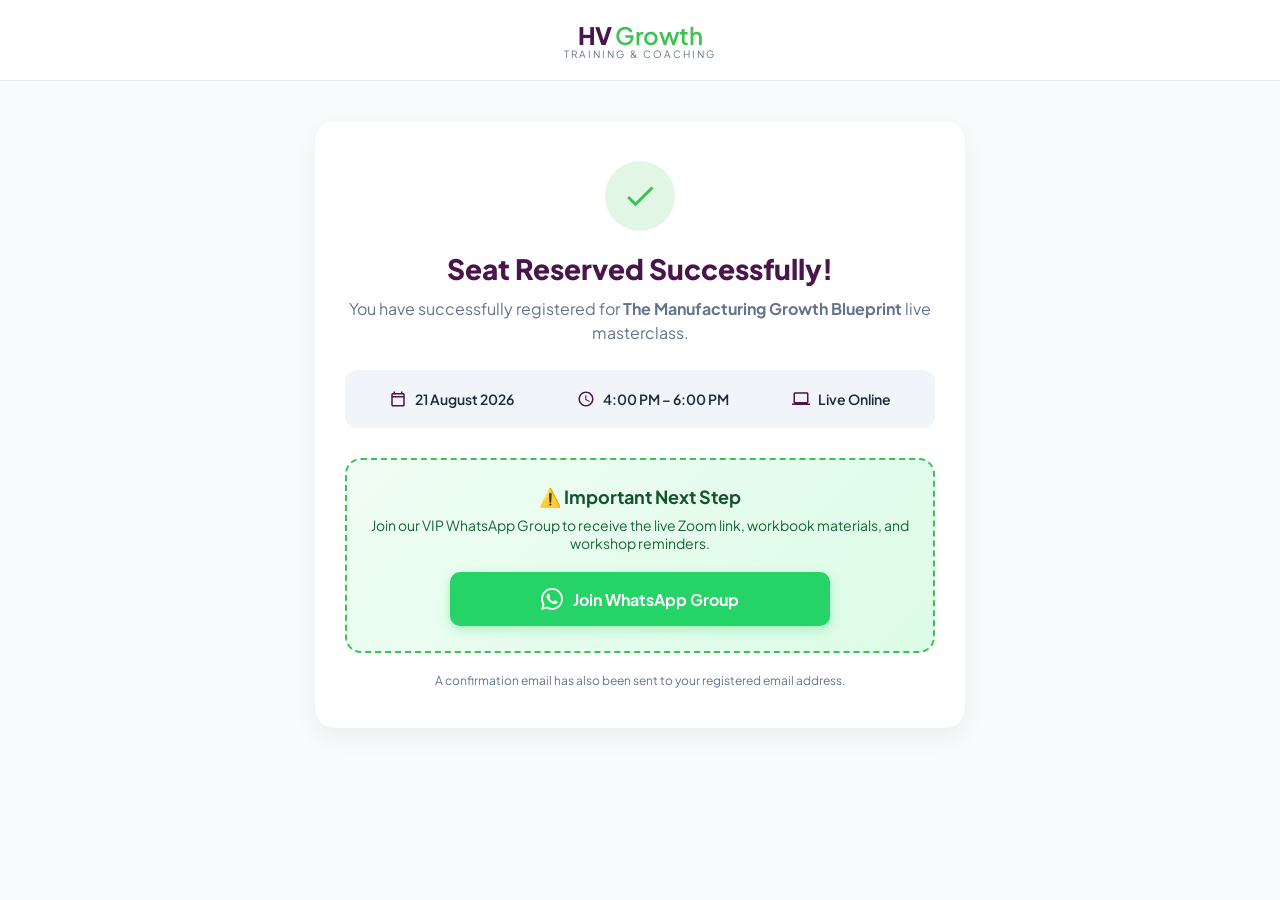
==== thank-you.html @ 94e22cc6 "Add thank-you page for event registration" ====
<!DOCTYPE html>
<html lang="en">
<head>
    <meta charset="UTF-8">
    <meta name="viewport" content="width=device-width, initial-scale=1.0">
    <title>Thank You - The Manufacturing Growth Blueprint</title>
    <!-- Google Fonts -->
    <link rel="preconnect" href="https://fonts.googleapis.com">
    <link rel="preconnect" href="https://fonts.gstatic.com" crossorigin>
    <link href="https://fonts.googleapis.com/css2?family=Plus+Jakarta+Sans:wght@400;500;600;700;800&display=swap" rel="stylesheet">
    <style>
        :root {
            --primary-purple: #4A154B;
            --accent-green: #3EC153;
            --dark-green: #29993C;
            --text-dark: #1E293B;
            --text-muted: #64748B;
            --bg-light: #F8FAFC;
            --card-bg: #FFFFFF;
        }

        * {
            margin: 0;
            padding: 0;
            box-sizing: border-box;
            font-family: 'Plus Jakarta Sans', sans-serif;
        }

        body {
            background-color: var(--bg-light);
            color: var(--text-dark);
            min-height: 100vh;
            display: flex;
            flex-direction: column;
            align-items: center;
        }

        /* Header / Logo Bar */
        .header {
            width: 100%;
            background-color: #ffffff;
            padding: 20px 0;
            text-align: center;
            border-bottom: 1px solid #E2E8F0;
        }

        .logo-text {
            font-size: 24px;
            font-weight: 800;
            color: var(--primary-purple);
            text-decoration: none;
            letter-spacing: -0.5px;
        }

        .logo-text span {
            color: var(--accent-green);
            font-weight: 600;
        }

        .logo-sub {
            display: block;
            font-size: 10px;
            text-transform: uppercase;
            letter-spacing: 2px;
            color: var(--text-muted);
            margin-top: -2px;
        }

        /* Main Container */
        .container {
            max-width: 650px;
            width: 90%;
            margin: 40px auto;
            background: var(--card-bg);
            padding: 40px 30px;
            border-radius: 20px;
            box-shadow: 0 10px 25px rgba(0, 0, 0, 0.05);
            text-align: center;
        }

        /* Success Icon */
        .icon-circle {
            width: 70px;
            height: 70px;
            background-color: rgba(62, 193, 83, 0.15);
            color: var(--accent-green);
            border-radius: 50%;
            display: flex;
            align-items: center;
            justify-content: center;
            margin: 0 auto 20px;
        }

        .icon-circle svg {
            width: 36px;
            height: 36px;
            fill: currentColor;
        }

        /* Typography */
        h1 {
            color: var(--primary-purple);
            font-size: 28px;
            font-weight: 800;
            margin-bottom: 10px;
            line-height: 1.3;
        }

        p.subtitle {
            font-size: 16px;
            color: var(--text-muted);
            margin-bottom: 25px;
            line-height: 1.5;
        }

        /* Event Info Card */
        .event-card {
            background-color: #F1F5F9;
            border-radius: 12px;
            padding: 20px;
            margin-bottom: 30px;
            display: flex;
            justify-content: space-around;
            flex-wrap: wrap;
            gap: 15px;
        }

        .info-item {
            display: flex;
            align-items: center;
            gap: 8px;
            font-size: 14px;
            font-weight: 600;
            color: var(--text-dark);
        }

        .info-item svg {
            width: 18px;
            height: 18px;
            fill: var(--primary-purple);
        }

        /* WhatsApp Section Box */
        .whatsapp-box {
            background: linear-gradient(135deg, #F0FDF4 0%, #DCFCE7 100%);
            border: 2px dashed var(--accent-green);
            border-radius: 16px;
            padding: 25px 20px;
            margin-bottom: 20px;
        }

        .whatsapp-box h3 {
            color: #14532D;
            font-size: 18px;
            font-weight: 700;
            margin-bottom: 8px;
        }

        .whatsapp-box p {
            color: #166534;
            font-size: 14px;
            margin-bottom: 20px;
        }

        /* WhatsApp Button */
        .btn-whatsapp {
            display: inline-flex;
            align-items: center;
            justify-content: center;
            gap: 10px;
            background-color: #25D366;
            color: #FFFFFF;
            font-size: 16px;
            font-weight: 700;
            padding: 16px 32px;
            border-radius: 10px;
            text-decoration: none;
            transition: all 0.3s ease;
            box-shadow: 0 4px 12px rgba(37, 211, 102, 0.3);
            width: 100%;
            max-width: 380px;
        }

        .btn-whatsapp:hover {
            background-color: #1DA851;
            transform: translateY(-2px);
            box-shadow: 0 6px 16px rgba(37, 211, 102, 0.4);
        }

        .btn-whatsapp svg {
            width: 22px;
            height: 22px;
            fill: currentColor;
        }

        /* Footer Note */
        .footer-note {
            font-size: 12px;
            color: var(--text-muted);
            margin-top: 15px;
        }
    </style>
</head>
<body>

    <!-- Header Section -->
    <header class="header">
        <div class="logo-text">HV <span>Growth</span></div>
        <span class="logo-sub">Training & Coaching</span>
    </header>

    <!-- Content Container -->
    <div class="container">
        <!-- Success Check Icon -->
        <div class="icon-circle">
            <svg viewBox="0 0 24 24">
                <path d="M9 16.17L4.83 12l-1.42 1.41L9 19 21 7l-1.41-1.41z"/>
            </svg>
        </div>

        <h1>Seat Reserved Successfully!</h1>
        <p class="subtitle">You have successfully registered for <strong>The Manufacturing Growth Blueprint</strong> live masterclass.</p>

        <!-- Session Details Box -->
        <div class="event-card">
            <div class="info-item">
                <svg viewBox="0 0 24 24"><path d="M19 4h-1V2h-2v2H8V2H6v2H5c-1.11 0-1.99.9-1.99 2L3 20c0 1.1.89 2 2 2h14c1.1 0 2-.9 2-2V6c0-1.1-.9-2-2-2zm0 16H5V10h14v10zm0-12H5V6h14v2z"/></svg>
                21 August 2026
            </div>
            <div class="info-item">
                <svg viewBox="0 0 24 24"><path d="M11.99 2C6.47 2 2 6.48 2 12s4.47 10 9.99 10C17.52 22 22 17.52 22 12S17.52 2 11.99 2zM12 20c-4.42 0-8-3.58-8-8s3.58-8 8-8 8 3.58 8 8-3.58 8-8 8zm.5-13H11v6l5.25 3.15.75-1.23-4.5-2.67z"/></svg>
                4:00 PM – 6:00 PM
            </div>
            <div class="info-item">
                <svg viewBox="0 0 24 24"><path d="M20 18c1.1 0 1.99-.9 1.99-2L22 5c0-1.1-.9-2-2-2H4c-1.1 0-2 .9-2 2v11c0 1.1.9 2 2 2H0v2h24v-2h-4zM4 5h16v11H4V5z"/></svg>
                Live Online
            </div>
        </div>

        <!-- Call to Action Box -->
        <div class="whatsapp-box">
            <h3>⚠️ Important Next Step</h3>
            <p>Join our VIP WhatsApp Group to receive the live Zoom link, workbook materials, and workshop reminders.</p>

            <!-- Replace YOUR_WHATSAPP_LINK_HERE with your actual group link -->
            <a href="https://chat.whatsapp.com/YOUR_WHATSAPP_LINK_HERE" class="btn-whatsapp" target="_blank">
                <svg viewBox="0 0 24 24">
                    <path d="M.057 24l1.687-6.163c-1.041-1.804-1.588-3.849-1.587-5.946.003-6.556 5.338-11.891 11.893-11.891 3.181.001 6.167 1.24 8.413 3.488 2.245 2.248 3.481 5.236 3.48 8.414-.003 6.557-5.338 11.892-11.893 11.892-1.99-.001-3.951-.5-5.688-1.448l-6.305 1.654zm6.597-3.807c1.676.995 3.276 1.591 5.392 1.592 5.448 0 9.886-4.434 9.889-9.885.002-5.462-4.415-9.89-9.881-9.892-5.452 0-9.887 4.434-9.889 9.884-.001 2.225.651 3.891 1.746 5.634l-.999 3.648 3.742-.981zm11.387-5.464c-.074-.124-.272-.198-.57-.347-.297-.149-1.758-.868-2.031-.967-.272-.099-.47-.149-.669.149-.198.297-.768.967-.941 1.165-.173.198-.347.223-.644.074-.297-.149-1.255-.462-2.39-1.475-.883-.788-1.48-1.761-1.653-2.059-.173-.297-.018-.458.13-.606.134-.133.297-.347.446-.521.151-.172.2-.296.3-.495.099-.198.05-.372-.025-.521-.075-.148-.669-1.611-.916-2.206-.242-.579-.487-.501-.669-.51l-.57-.01c-.198 0-.52.074-.792.372s-1.04 1.016-1.04 2.479 1.065 2.876 1.213 3.074c.149.198 2.095 3.2 5.076 4.487.709.306 1.263.489 1.694.626.712.226 1.36.194 1.872.118.571-.085 1.758-.719 2.006-1.413.248-.695.248-1.29.173-1.414z"/>
                </svg>
                Join WhatsApp Group
            </a>
        </div>

        <p class="footer-note">A confirmation email has also been sent to your registered email address.</p>
    </div>

</body>
</html>
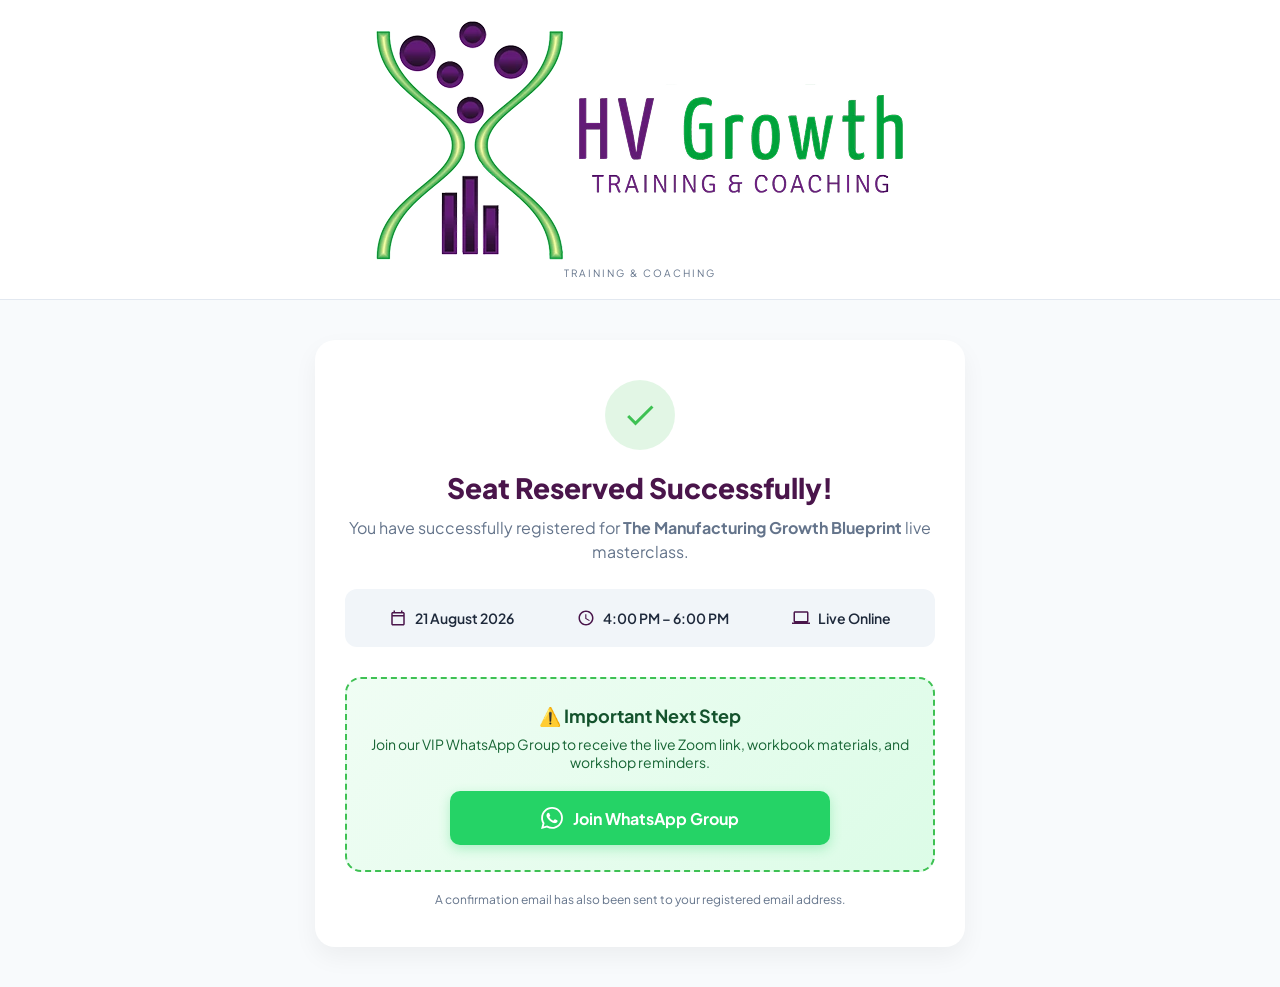
==== commit afa64ef8: "Update thank-you.html" ====
--- a/thank-you.html
+++ b/thank-you.html
@@ -205,7 +205,7 @@
 
     <!-- Header Section -->
     <header class="header">
-        <div class="logo-text">HV <span>Growth</span></div>
+        <div class="logo-text">   <img src="assets/logo.webp" alt=""></div>
         <span class="logo-sub">Training & Coaching</span>
     </header>
 
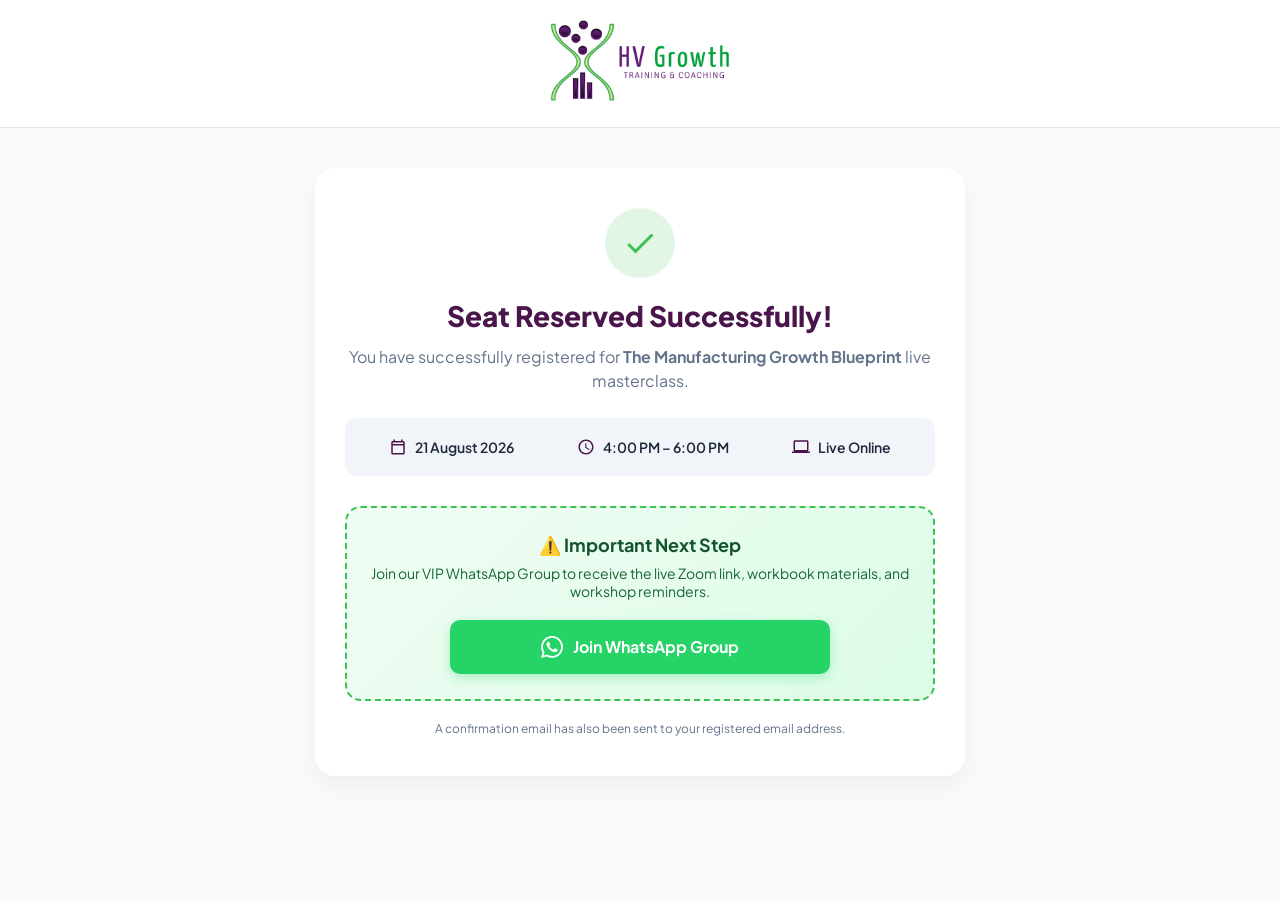
==== commit 43eff0b8: "Adjust logo size in thank-you.html header" ====
--- a/thank-you.html
+++ b/thank-you.html
@@ -205,8 +205,7 @@
 
     <!-- Header Section -->
     <header class="header">
-        <div class="logo-text">   <img src="assets/logo.webp" alt=""></div>
-        <span class="logo-sub">Training & Coaching</span>
+        <div class="logo-text">   <img src="assets/logo.webp" style="width:15%" alt=""></div>
     </header>
 
     <!-- Content Container -->
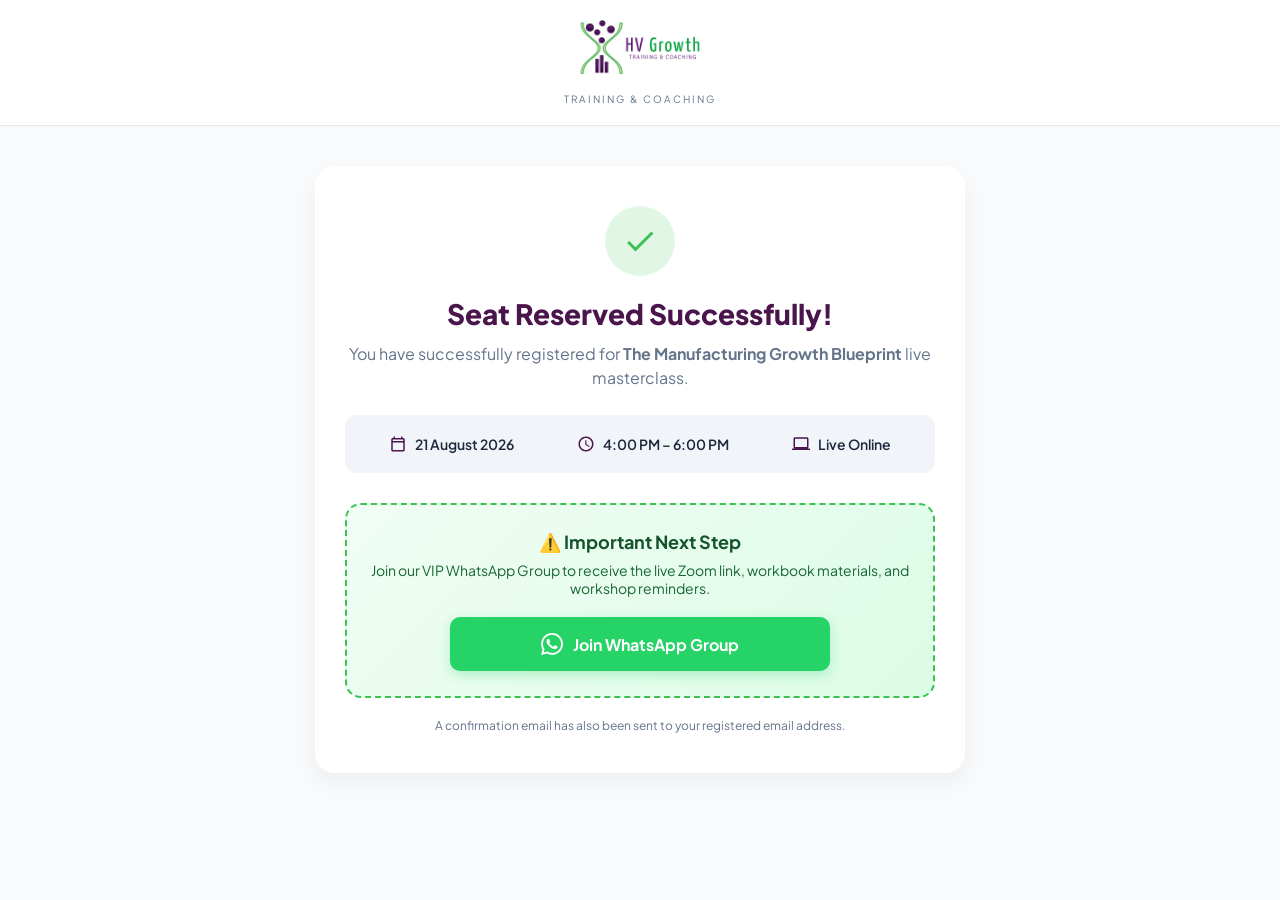
==== commit 7b11eb45: "Add files via upload" ====
--- a/thank-you.html
+++ b/thank-you.html
@@ -1,5 +1,6 @@
 <!DOCTYPE html>
 <html lang="en">
+
 <head>
     <meta charset="UTF-8">
     <meta name="viewport" content="width=device-width, initial-scale=1.0">
@@ -7,7 +8,8 @@
     <!-- Google Fonts -->
     <link rel="preconnect" href="https://fonts.googleapis.com">
     <link rel="preconnect" href="https://fonts.gstatic.com" crossorigin>
-    <link href="https://fonts.googleapis.com/css2?family=Plus+Jakarta+Sans:wght@400;500;600;700;800&display=swap" rel="stylesheet">
+    <link href="https://fonts.googleapis.com/css2?family=Plus+Jakarta+Sans:wght@400;500;600;700;800&display=swap"
+        rel="stylesheet">
     <style>
         :root {
             --primary-purple: #4A154B;
@@ -37,6 +39,11 @@
 
         /* Header / Logo Bar */
         .header {
+            justify-content: center;
+            display: flex;
+            flex-direction: column;
+            align-items: center;
+            gap: 1rem;
             width: 100%;
             background-color: #ffffff;
             padding: 20px 0;
@@ -45,11 +52,10 @@
         }
 
         .logo-text {
-            font-size: 24px;
-            font-weight: 800;
-            color: var(--primary-purple);
-            text-decoration: none;
-            letter-spacing: -0.5px;
+            width: 10%;
+        }
+        .logo-text img{
+            width: 100%;
         }
 
         .logo-text span {
@@ -199,13 +205,21 @@
             color: var(--text-muted);
             margin-top: 15px;
         }
+
+        @media (max-width: 767px) {
+            .logo-text {
+            width: 45%;
+        }
+        }
     </style>
 </head>
+
 <body>
 
     <!-- Header Section -->
     <header class="header">
-        <div class="logo-text">   <img src="assets/logo.webp" style="width:15%" alt=""></div>
+        <div class="logo-text"> <img src="assets/logo.webp" alt=""></div>
+        <span class="logo-sub">Training & Coaching</span>
     </header>
 
     <!-- Content Container -->
@@ -213,25 +227,35 @@
         <!-- Success Check Icon -->
         <div class="icon-circle">
             <svg viewBox="0 0 24 24">
-                <path d="M9 16.17L4.83 12l-1.42 1.41L9 19 21 7l-1.41-1.41z"/>
+                <path d="M9 16.17L4.83 12l-1.42 1.41L9 19 21 7l-1.41-1.41z" />
             </svg>
         </div>
 
         <h1>Seat Reserved Successfully!</h1>
-        <p class="subtitle">You have successfully registered for <strong>The Manufacturing Growth Blueprint</strong> live masterclass.</p>
+        <p class="subtitle">You have successfully registered for <strong>The Manufacturing Growth Blueprint</strong>
+            live masterclass.</p>
 
         <!-- Session Details Box -->
         <div class="event-card">
             <div class="info-item">
-                <svg viewBox="0 0 24 24"><path d="M19 4h-1V2h-2v2H8V2H6v2H5c-1.11 0-1.99.9-1.99 2L3 20c0 1.1.89 2 2 2h14c1.1 0 2-.9 2-2V6c0-1.1-.9-2-2-2zm0 16H5V10h14v10zm0-12H5V6h14v2z"/></svg>
+                <svg viewBox="0 0 24 24">
+                    <path
+                        d="M19 4h-1V2h-2v2H8V2H6v2H5c-1.11 0-1.99.9-1.99 2L3 20c0 1.1.89 2 2 2h14c1.1 0 2-.9 2-2V6c0-1.1-.9-2-2-2zm0 16H5V10h14v10zm0-12H5V6h14v2z" />
+                </svg>
                 21 August 2026
             </div>
             <div class="info-item">
-                <svg viewBox="0 0 24 24"><path d="M11.99 2C6.47 2 2 6.48 2 12s4.47 10 9.99 10C17.52 22 22 17.52 22 12S17.52 2 11.99 2zM12 20c-4.42 0-8-3.58-8-8s3.58-8 8-8 8 3.58 8 8-3.58 8-8 8zm.5-13H11v6l5.25 3.15.75-1.23-4.5-2.67z"/></svg>
+                <svg viewBox="0 0 24 24">
+                    <path
+                        d="M11.99 2C6.47 2 2 6.48 2 12s4.47 10 9.99 10C17.52 22 22 17.52 22 12S17.52 2 11.99 2zM12 20c-4.42 0-8-3.58-8-8s3.58-8 8-8 8 3.58 8 8-3.58 8-8 8zm.5-13H11v6l5.25 3.15.75-1.23-4.5-2.67z" />
+                </svg>
                 4:00 PM – 6:00 PM
             </div>
             <div class="info-item">
-                <svg viewBox="0 0 24 24"><path d="M20 18c1.1 0 1.99-.9 1.99-2L22 5c0-1.1-.9-2-2-2H4c-1.1 0-2 .9-2 2v11c0 1.1.9 2 2 2H0v2h24v-2h-4zM4 5h16v11H4V5z"/></svg>
+                <svg viewBox="0 0 24 24">
+                    <path
+                        d="M20 18c1.1 0 1.99-.9 1.99-2L22 5c0-1.1-.9-2-2-2H4c-1.1 0-2 .9-2 2v11c0 1.1.9 2 2 2H0v2h24v-2h-4zM4 5h16v11H4V5z" />
+                </svg>
                 Live Online
             </div>
         </div>
@@ -239,12 +263,14 @@
         <!-- Call to Action Box -->
         <div class="whatsapp-box">
             <h3>⚠️ Important Next Step</h3>
-            <p>Join our VIP WhatsApp Group to receive the live Zoom link, workbook materials, and workshop reminders.</p>
+            <p>Join our VIP WhatsApp Group to receive the live Zoom link, workbook materials, and workshop reminders.
+            </p>
 
             <!-- Replace YOUR_WHATSAPP_LINK_HERE with your actual group link -->
             <a href="https://chat.whatsapp.com/YOUR_WHATSAPP_LINK_HERE" class="btn-whatsapp" target="_blank">
                 <svg viewBox="0 0 24 24">
-                    <path d="M.057 24l1.687-6.163c-1.041-1.804-1.588-3.849-1.587-5.946.003-6.556 5.338-11.891 11.893-11.891 3.181.001 6.167 1.24 8.413 3.488 2.245 2.248 3.481 5.236 3.48 8.414-.003 6.557-5.338 11.892-11.893 11.892-1.99-.001-3.951-.5-5.688-1.448l-6.305 1.654zm6.597-3.807c1.676.995 3.276 1.591 5.392 1.592 5.448 0 9.886-4.434 9.889-9.885.002-5.462-4.415-9.89-9.881-9.892-5.452 0-9.887 4.434-9.889 9.884-.001 2.225.651 3.891 1.746 5.634l-.999 3.648 3.742-.981zm11.387-5.464c-.074-.124-.272-.198-.57-.347-.297-.149-1.758-.868-2.031-.967-.272-.099-.47-.149-.669.149-.198.297-.768.967-.941 1.165-.173.198-.347.223-.644.074-.297-.149-1.255-.462-2.39-1.475-.883-.788-1.48-1.761-1.653-2.059-.173-.297-.018-.458.13-.606.134-.133.297-.347.446-.521.151-.172.2-.296.3-.495.099-.198.05-.372-.025-.521-.075-.148-.669-1.611-.916-2.206-.242-.579-.487-.501-.669-.51l-.57-.01c-.198 0-.52.074-.792.372s-1.04 1.016-1.04 2.479 1.065 2.876 1.213 3.074c.149.198 2.095 3.2 5.076 4.487.709.306 1.263.489 1.694.626.712.226 1.36.194 1.872.118.571-.085 1.758-.719 2.006-1.413.248-.695.248-1.29.173-1.414z"/>
+                    <path
+                        d="M.057 24l1.687-6.163c-1.041-1.804-1.588-3.849-1.587-5.946.003-6.556 5.338-11.891 11.893-11.891 3.181.001 6.167 1.24 8.413 3.488 2.245 2.248 3.481 5.236 3.48 8.414-.003 6.557-5.338 11.892-11.893 11.892-1.99-.001-3.951-.5-5.688-1.448l-6.305 1.654zm6.597-3.807c1.676.995 3.276 1.591 5.392 1.592 5.448 0 9.886-4.434 9.889-9.885.002-5.462-4.415-9.89-9.881-9.892-5.452 0-9.887 4.434-9.889 9.884-.001 2.225.651 3.891 1.746 5.634l-.999 3.648 3.742-.981zm11.387-5.464c-.074-.124-.272-.198-.57-.347-.297-.149-1.758-.868-2.031-.967-.272-.099-.47-.149-.669.149-.198.297-.768.967-.941 1.165-.173.198-.347.223-.644.074-.297-.149-1.255-.462-2.39-1.475-.883-.788-1.48-1.761-1.653-2.059-.173-.297-.018-.458.13-.606.134-.133.297-.347.446-.521.151-.172.2-.296.3-.495.099-.198.05-.372-.025-.521-.075-.148-.669-1.611-.916-2.206-.242-.579-.487-.501-.669-.51l-.57-.01c-.198 0-.52.074-.792.372s-1.04 1.016-1.04 2.479 1.065 2.876 1.213 3.074c.149.198 2.095 3.2 5.076 4.487.709.306 1.263.489 1.694.626.712.226 1.36.194 1.872.118.571-.085 1.758-.719 2.006-1.413.248-.695.248-1.29.173-1.414z" />
                 </svg>
                 Join WhatsApp Group
             </a>
@@ -254,4 +280,5 @@
     </div>
 
 </body>
-</html>
+
+</html>
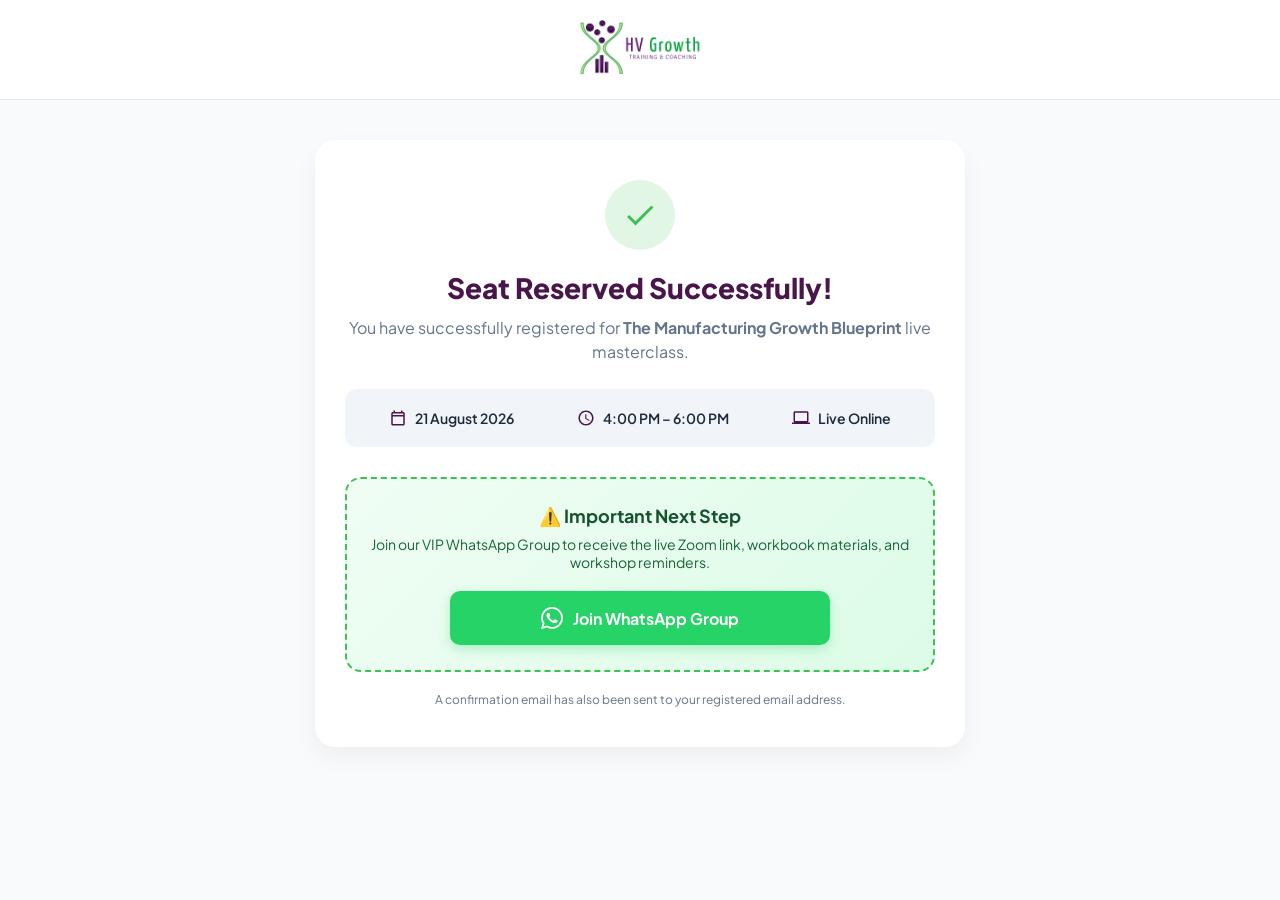
==== commit 40715d38: "Add files via upload" ====
--- a/thank-you.html
+++ b/thank-you.html
@@ -219,7 +219,7 @@
     <!-- Header Section -->
     <header class="header">
         <div class="logo-text"> <img src="assets/logo.webp" alt=""></div>
-        <span class="logo-sub">Training & Coaching</span>
+        <!-- <span class="logo-sub">Training & Coaching</span> -->
     </header>
 
     <!-- Content Container -->
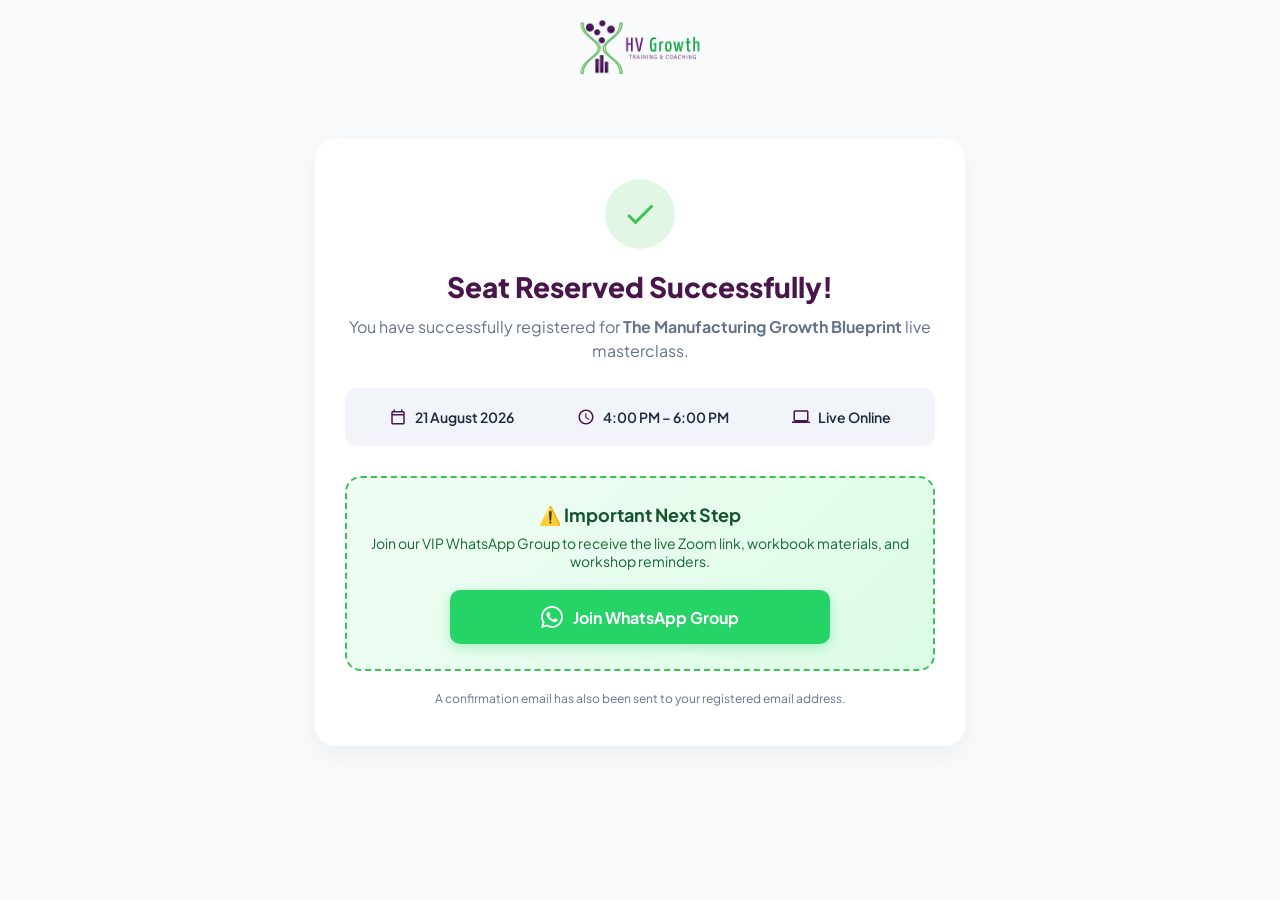
==== commit a09d2453: "Add files via upload" ====
--- a/thank-you.html
+++ b/thank-you.html
@@ -45,10 +45,10 @@
             align-items: center;
             gap: 1rem;
             width: 100%;
-            background-color: #ffffff;
+            /* background-color: #ffffff; */
             padding: 20px 0;
             text-align: center;
-            border-bottom: 1px solid #E2E8F0;
+            /* border-bottom: 1px solid #E2E8F0; */
         }
 
         .logo-text {
